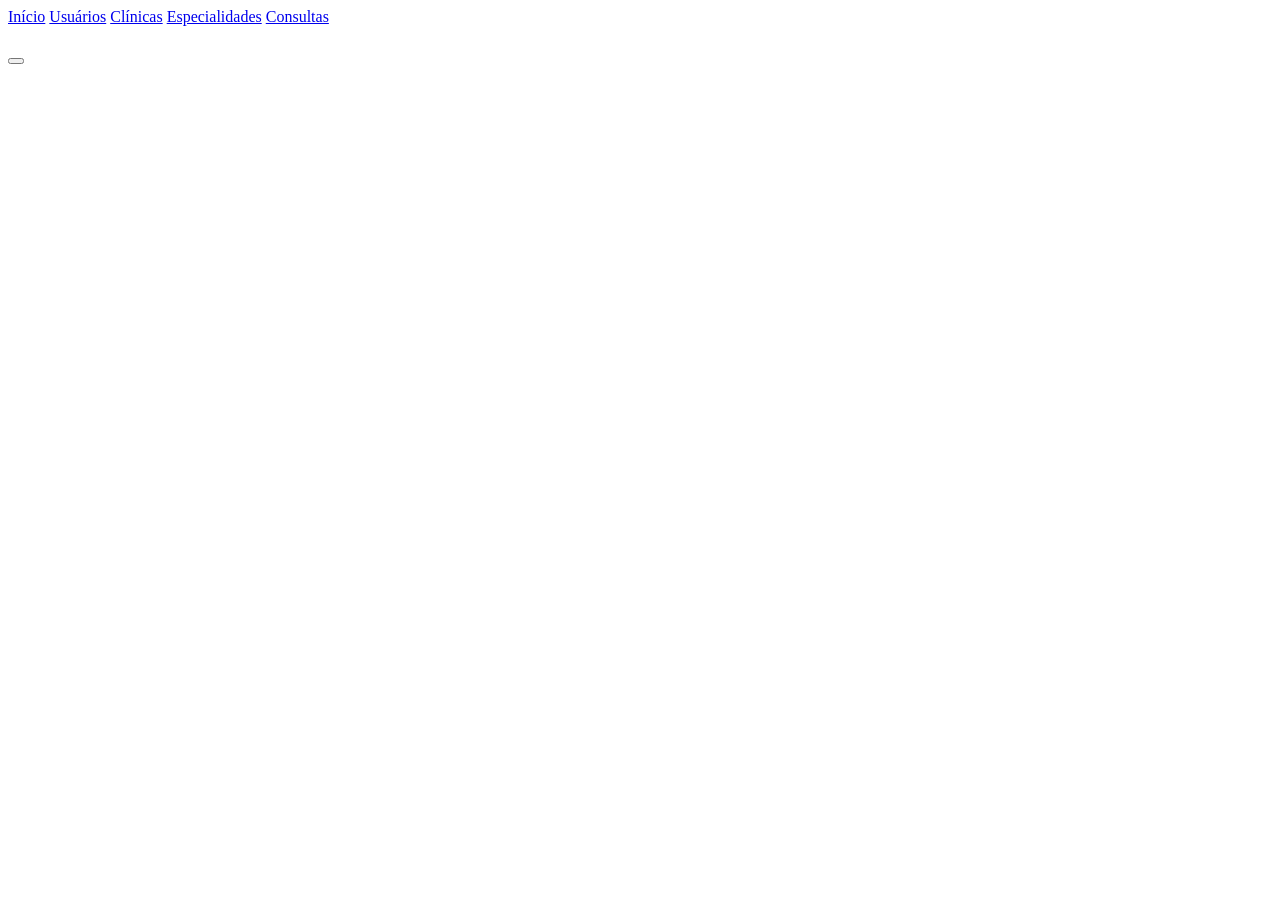
==== html/admin.html @ 021180e5 "Adição da pagina HTML de Administrador" ====
<!DOCTYPE html>
<html lang="pt-BR" data-tema="laranja">
<head>
<meta charset="UTF-8">
<meta name="viewport" content="width=device-width, initial-scale=1">
<link rel="manifest" href="../manifest.json">
<link rel="icon" href="../icons/icon-192.png">
<link rel="apple-touch-icon" href="../icons/apple-touch-icon.png">
<link rel="stylesheet" href="../style.css">
<meta name="theme-color" content="#2b3153">
<title>Recordar</title>
</head>
<body class="app">
  <aside class="lateral">
    <div class="logo-espaco"></div>
    <nav>
      <a href="#inicio" data-nav="inicio"><i data-icone="home"></i> Início</a>
      <a href="#usuarios" data-nav="usuarios"><i data-icone="users"></i> Usuários</a>
      <a href="#clinicas" data-nav="clinicas"><i data-icone="clinica"></i> Clínicas</a>
      <a href="#especialidades" data-nav="especialidades"><i data-icone="especialidade"></i> Especialidades</a>
      <a href="#consultas" data-nav="consultas"><i data-icone="calendario"></i> Consultas</a>
    </nav>
    <div class="quem"><span id="quem-nome"></span><small id="quem-tipo"></small></div>
  </aside>

  <main>
    <header class="topo">
      <a class="voltar" id="voltar" aria-label="Voltar" hidden><i data-icone="voltar"></i></a>
      <h1 id="titulo"></h1>
    </header>
    <div class="conteudo">
      <section class="view" id="view-inicio" hidden>
        <div class="painel">
          <a class="cartao" href="#usuarios"><i data-icone="users"></i><strong id="total-usuarios">—</strong><span>USUÁRIOS</span></a>
          <a class="cartao" href="#clinicas"><i data-icone="clinica"></i><strong id="total-clinicas">—</strong><span>CLÍNICAS</span></a>
          <a class="cartao" href="#especialidades"><i data-icone="especialidade"></i><strong id="total-especialidades">—</strong><span>ESPECIALIDADES</span></a>
          <a class="cartao" href="#consultas"><i data-icone="calendario"></i><strong id="total-consultas">—</strong><span>CONSULTAS</span></a>
        </div>
        <button class="btn perigo" id="sair"><i data-icone="sair"></i> Sair da área administrativa</button>
      </section>

      <section class="view" id="view-usuarios" hidden>
        <div class="barra">
          <label class="campo"><span>Buscar usuário</span>
            <input id="busca-usuario" type="search">
          </label>
        </div>
        <div class="barra abas">
          <button data-aba="paciente" class="ativa">Pacientes</button>
          <button data-aba="medico">Médicos</button>
        </div>
        <div class="lista" id="lista-usuarios"></div>
      </section>

      <section class="view" id="view-clinicas" hidden>
        <form class="cartao" id="form-clinica" style="margin-bottom:1.5rem">
          <h2 id="titulo-clinica">Cadastrar clínica</h2>
          <div class="grade-2">
            <label class="campo"><span>Nome da clínica</span>
              <input name="nome_clinica" type="text" required>
            </label>
            <label class="campo"><span>Telefone</span>
              <input name="telefone_clinica" type="tel">
            </label>
          </div>
          <label class="campo"><span>Endereço</span>
            <input name="endereco_clinica" type="text">
          </label>
          <p class="erro-form" hidden></p>
          <div class="item"><div class="acoes">
            <button type="submit" class="btn" id="botao-clinica">Cadastrar</button>
            <button type="button" class="btn suave" id="cancelar-clinica" hidden>Cancelar</button>
          </div></div>
        </form>
        <div class="barra">
          <label class="campo"><span>Pesquisar clínica (nome ou endereço)</span>
            <input id="busca-clinica" type="search">
          </label>
        </div>
        <div class="lista" id="lista-clinicas"></div>
      </section>

      <section class="view" id="view-especialidades" hidden>
        <form class="cartao" id="form-especialidade" style="margin-bottom:1.5rem">
          <h2 id="titulo-especialidade">Cadastrar especialidade</h2>
          <label class="campo"><span>Nome da especialidade</span>
            <input name="nome_especialidade" type="text" placeholder="Ex.: Cardiologia" required>
          </label>
          <p class="erro-form" hidden></p>
          <div class="item"><div class="acoes">
            <button type="submit" class="btn" id="botao-especialidade">Cadastrar</button>
            <button type="button" class="btn suave" id="cancelar-especialidade" hidden>Cancelar</button>
          </div></div>
        </form>
        <div class="lista" id="lista-especialidades"></div>
      </section>

      <section class="view" id="view-consultas" hidden>
        <div class="lista" id="lista-consultas"></div>
      </section>
    </div>
  </main>
  <button class="ouvir" id="ouvir" aria-label="Ouvir instruções"><i data-icone="som"></i></button>
  <script src="../app.js"></script>
  <script src="../js/admin.js"></script>
</body>
</html>
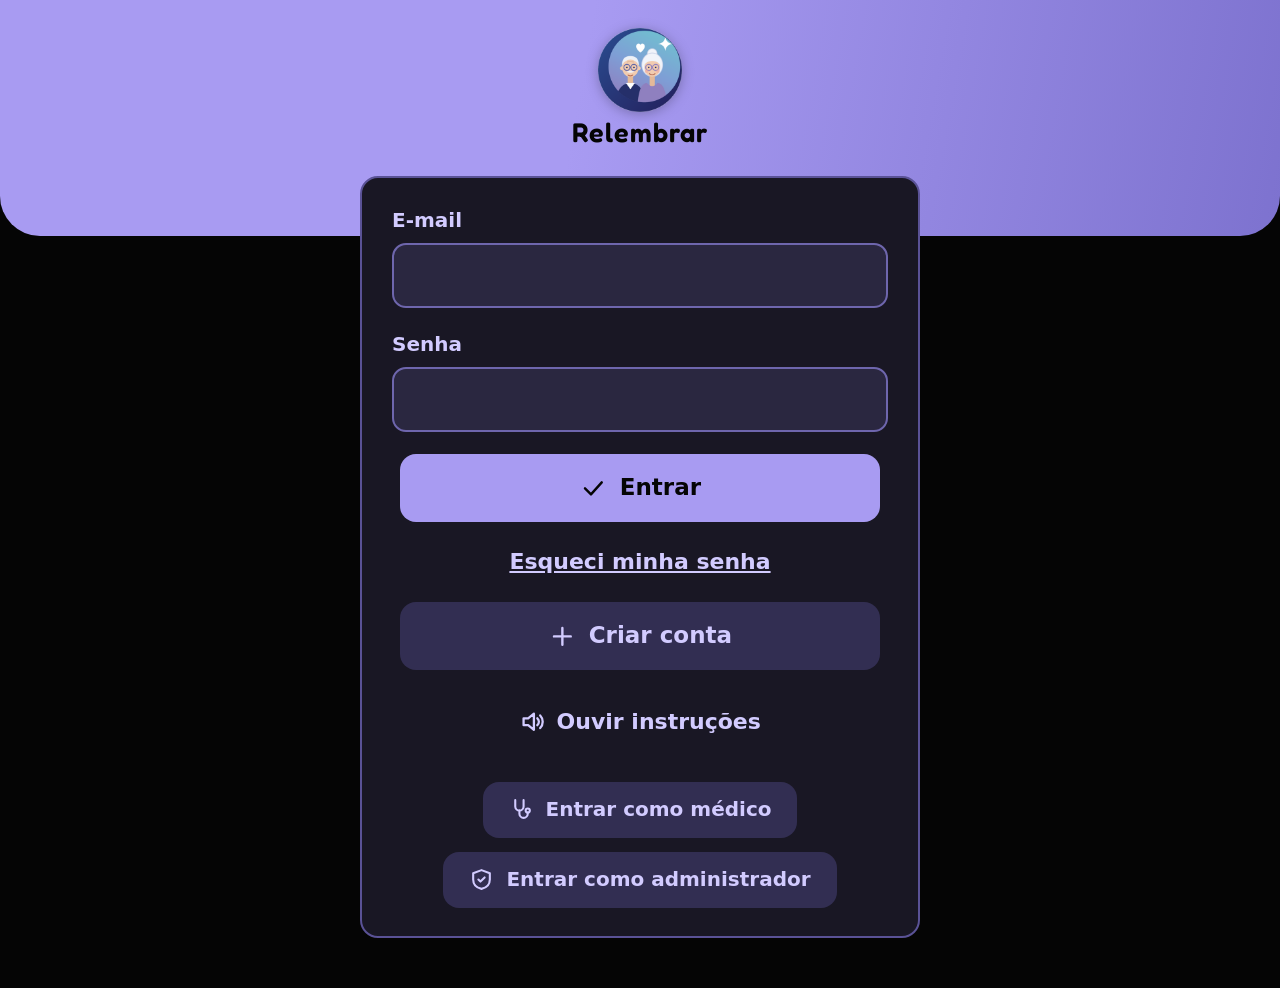
==== commit 6d901588: "Recordar: agenda por data, modo claro, logo Relembrar e remédios do paciente" ====
--- a/html/admin.html
+++ b/html/admin.html
@@ -4,8 +4,8 @@
 <meta charset="UTF-8">
 <meta name="viewport" content="width=device-width, initial-scale=1">
 <link rel="manifest" href="../manifest.json">
-<link rel="icon" href="../icons/icon-192.png">
-<link rel="apple-touch-icon" href="../icons/apple-touch-icon.png">
+<link rel="icon" type="image/png" href="../icons/icon-192.png?v=2">
+<link rel="apple-touch-icon" href="../icons/apple-touch-icon.png?v=2">
 <link rel="stylesheet" href="../style.css">
 <meta name="theme-color" content="#2b3153">
 <title>Recordar</title>
@@ -36,7 +36,7 @@
           <a class="cartao" href="#especialidades"><i data-icone="especialidade"></i><strong id="total-especialidades">—</strong><span>ESPECIALIDADES</span></a>
           <a class="cartao" href="#consultas"><i data-icone="calendario"></i><strong id="total-consultas">—</strong><span>CONSULTAS</span></a>
         </div>
-        <button class="btn perigo" id="sair"><i data-icone="sair"></i> Sair da área administrativa</button>
+        <button class="btn perigo" id="sair"><i data-icone="sair"></i> Sair</button>
       </section>
 
       <section class="view" id="view-usuarios" hidden>
@@ -48,6 +48,13 @@
         <div class="barra abas">
           <button data-aba="paciente" class="ativa">Pacientes</button>
           <button data-aba="medico">Médicos</button>
+          <button data-aba="administrador">Administradores</button>
+        </div>
+        <div class="barra" id="area-cadastrar-medico" hidden>
+          <button class="btn" id="cadastrar-medico"><i data-icone="mais"></i> Cadastrar médico</button>
+        </div>
+        <div class="barra" id="area-cadastrar-administrador" hidden>
+          <button class="btn" id="cadastrar-administrador"><i data-icone="mais"></i> Cadastrar administrador</button>
         </div>
         <div class="lista" id="lista-usuarios"></div>
       </section>
@@ -60,7 +67,7 @@
               <input name="nome_clinica" type="text" required>
             </label>
             <label class="campo"><span>Telefone</span>
-              <input name="telefone_clinica" type="tel">
+              <input name="telefone_clinica" type="tel" placeholder="(81) 3333-4444">
             </label>
           </div>
           <label class="campo"><span>Endereço</span>
--- a/style.css
+++ b/style.css
@@ -0,0 +1,384 @@
+:root {
+  --perigo: #cf3f5c;
+  --aviso: #b9651c;
+  --ok: #2d7a45;
+  --raio: 18px;
+  font-size: 20px;
+}
+
+[data-tema="roxo"] {
+  --fundo: #050505;
+  --cartao: #191724;
+  --borda: #5a5296;
+  --lateral: #100f18;
+  --texto: #ffffff;
+  --texto-suave: #dcd7fa;
+  --campo: #2a2740;
+  --campo-borda: #6e66ad;
+  --rotulo: #d2cbff;
+  --botao: #a89bf2;
+  --botao-texto: #050505;
+  --suave: #322e52;
+  --forte: #d2cbff;
+  --topo: linear-gradient(100deg, #a89bf2 0%, #a89bf2 45%, #7d72cf 100%);
+  --topo-texto: #050505;
+  --destaque: #a89bf2;
+  --destaque-texto: #050505;
+}
+
+[data-tema="azul"] {
+  --fundo: #090909;
+  --cartao: #131c22;
+  --borda: #3f6f8a;
+  --lateral: #0d1418;
+  --texto: #ffffff;
+  --texto-suave: #d3e9f5;
+  --campo: #1b2a34;
+  --campo-borda: #4f89a8;
+  --rotulo: #bfe3f7;
+  --botao: #7bc3e9;
+  --botao-texto: #090909;
+  --suave: #1d3442;
+  --forte: #bfe3f7;
+  --topo: linear-gradient(100deg, #7bc3e9 0%, #7bc3e9 45%, #4f97c0 100%);
+  --topo-texto: #090909;
+  --destaque: #7bc3e9;
+  --destaque-texto: #090909;
+}
+
+[data-tema="laranja"],
+.modo-claro[data-tema="laranja"] {
+  --fundo: #efefef;
+  --cartao: #ffffff;
+  --borda: #86939b;
+  --lateral: #2b3153;
+  --texto: #2b3153;
+  --texto-suave: #505870;
+  --campo: #ffffff;
+  --campo-borda: #505870;
+  --rotulo: #2b3153;
+  --botao: #2b3153;
+  --botao-texto: #efefef;
+  --suave: #d3d8de;
+  --forte: #2b3153;
+  --topo: linear-gradient(100deg, #2b3153 0%, #2b3153 40%, #505870 100%);
+  --topo-texto: #efefef;
+  --destaque: #2b3153;
+  --destaque-texto: #efefef;
+}
+[data-tema="laranja"] .campo input, [data-tema="laranja"] .campo select { color-scheme: light; }
+[data-tema="laranja"] .voltar { background: rgba(255, 255, 255, 0.18); }
+[data-tema="laranja"] .lateral nav a.ativa { background: #efefef; color: #2b3153; }
+
+.texto-maior { font-size: 23px; }
+
+/* MODO CLARO: só vale quando a pessoa liga "Modo claro" no Perfil */
+.modo-claro[data-tema="roxo"] {
+  --fundo: #f5f3fc;
+  --cartao: #ffffff;
+  --borda: #cbc3ef;
+  --lateral: #ffffff;
+  --texto: #1c1730;
+  --texto-suave: #4b4466;
+  --campo: #ffffff;
+  --campo-borda: #8b80cf;
+  --rotulo: #3d3391;
+  --botao: #4f3fb8;
+  --botao-texto: #ffffff;
+  --suave: #ebe7fb;
+  --forte: #3d3391;
+  --topo: linear-gradient(100deg, #e4defc 0%, #d6cdfa 55%, #c2b6f4 100%);
+  --topo-texto: #1c1730;
+  --destaque: #ece8fd;
+  --destaque-texto: #1c1730;
+}
+.modo-claro[data-tema="azul"] {
+  --fundo: #f1f7fb;
+  --cartao: #ffffff;
+  --borda: #b9d9ea;
+  --lateral: #ffffff;
+  --texto: #0e2230;
+  --texto-suave: #3a5365;
+  --campo: #ffffff;
+  --campo-borda: #5e9bbd;
+  --rotulo: #14506e;
+  --botao: #17668f;
+  --botao-texto: #ffffff;
+  --suave: #e2f1f9;
+  --forte: #14506e;
+  --topo: linear-gradient(100deg, #dceffa 0%, #c8e6f6 55%, #a9d6ef 100%);
+  --topo-texto: #0e2230;
+  --destaque: #e2f1f9;
+  --destaque-texto: #0e2230;
+}
+.modo-claro:not([data-tema="laranja"]) .lateral { color: var(--texto); }
+.modo-claro:not([data-tema="laranja"]) .lateral nav a { color: var(--texto); }
+.modo-claro:not([data-tema="laranja"]) .lateral nav a:hover { background: var(--suave); }
+.modo-claro:not([data-tema="laranja"]) .lateral nav a.ativa { background: var(--botao); color: var(--botao-texto); }
+.modo-claro:not([data-tema="laranja"]) .quem { background: var(--suave); color: var(--forte); }
+.modo-claro:not([data-tema="laranja"]) .voltar { background: rgba(0, 0, 0, 0.08); }
+.modo-claro:not([data-tema="laranja"]) .selo.livre { background: #d6f1de; color: #14532d; }
+.modo-claro:not([data-tema="laranja"]) .selo.encerrado { background: #e7e7ea; color: #3b3b45; }
+.modo-claro:not([data-tema="laranja"]) .agenda { border: 2px solid var(--borda); }
+.modo-claro:not([data-tema="laranja"]) .agenda-item { background: #ffffff; border: 2px solid var(--borda); }
+.modo-claro:not([data-tema="laranja"]) .agenda-item.tomado { background: var(--suave); }
+.modo-claro:not([data-tema="laranja"]) .ouvir { border-color: var(--cartao); box-shadow: 0 2px 10px rgba(0, 0, 0, 0.25); }
+.modo-claro:not([data-tema="laranja"]) #toast { border-color: transparent; box-shadow: 0 2px 12px rgba(0, 0, 0, 0.25); }
+.modo-claro:not([data-tema="laranja"]) dialog::backdrop { background: rgba(20, 18, 40, 0.55); }
+
+* { box-sizing: border-box; }
+html, body { margin: 0; }
+body {
+  font-family: "Inter", "Segoe UI", system-ui, -apple-system, Roboto, Arial, sans-serif;
+  background: var(--fundo);
+  color: var(--texto);
+  line-height: 1.45;
+  min-height: 100vh;
+}
+h1, h2, h3, p { margin: 0; }
+[hidden] { display: none !important; }
+svg.icone { width: 1.25em; height: 1.25em; flex: none; stroke: currentColor; fill: none; stroke-width: 2; stroke-linecap: round; stroke-linejoin: round; }
+
+.btn {
+  display: inline-flex; align-items: center; justify-content: center; gap: 0.6rem;
+  min-height: 68px; padding: 0.5rem 2rem;
+  border: 0; border-radius: 16px;
+  font: inherit; font-size: 1.15rem; font-weight: 800; text-decoration: none; text-align: center;
+  background: var(--botao); color: var(--botao-texto);
+  cursor: pointer; transition: filter 0.15s, transform 0.05s;
+}
+.btn:hover { filter: brightness(1.1); }
+.btn:active { transform: translateY(1px); }
+.btn:focus-visible, a:focus-visible, input:focus-visible, textarea:focus-visible, select:focus-visible, button:focus-visible {
+  outline: 4px solid var(--texto); outline-offset: 3px;
+}
+.btn[disabled] { opacity: 0.6; cursor: wait; }
+.btn.suave { background: var(--suave); color: var(--forte); }
+.btn.perigo { background: var(--perigo); color: #fff; }
+.btn.verde { background: var(--ok); color: #fff; }
+.btn.aviso { background: var(--aviso); color: #fff; }
+.btn.largo { width: 100%; max-width: 24rem; }
+.btn.pequeno { min-height: 56px; padding: 0.4rem 1.3rem; font-size: 1rem; }
+.link { color: var(--forte); font-weight: 700; font-size: 1.1rem; }
+
+.campo { display: block; margin-bottom: 1.1rem; }
+.campo > span { display: block; font-weight: 700; color: var(--rotulo); margin-bottom: 0.4rem; }
+.campo input, .campo textarea, .campo select {
+  width: 100%; min-height: 62px; padding: 0.8rem 1rem;
+  border: 2px solid var(--campo-borda); border-radius: 14px;
+  background: var(--campo); color: var(--texto); font: inherit;
+}
+.campo textarea { min-height: 110px; resize: vertical; }
+.campo input:focus, .campo textarea:focus, .campo select:focus { border-color: var(--texto); outline: none; }
+.campo select {
+  cursor: pointer; appearance: none; -webkit-appearance: none; padding-right: 3.2rem;
+  background-image: url("data:image/svg+xml,%3Csvg xmlns='http://www.w3.org/2000/svg' viewBox='0 0 24 24' fill='none' stroke='%23ffffff' stroke-width='2.5' stroke-linecap='round' stroke-linejoin='round'%3E%3Cpath d='M6 9l6 6 6-6'/%3E%3C/svg%3E");
+  background-repeat: no-repeat; background-position: right 1rem center; background-size: 1.4rem;
+}
+[data-tema="laranja"] .campo select, .modo-claro .campo select {
+  background-image: url("data:image/svg+xml,%3Csvg xmlns='http://www.w3.org/2000/svg' viewBox='0 0 24 24' fill='none' stroke='%232b3153' stroke-width='2.5' stroke-linecap='round' stroke-linejoin='round'%3E%3Cpath d='M6 9l6 6 6-6'/%3E%3C/svg%3E");
+}
+.campo ::placeholder { color: var(--texto-suave); opacity: 0.8; }
+.modo-claro .campo input, .modo-claro .campo select { color-scheme: light; }
+.campo input, .campo select { color-scheme: dark; }
+.grade-2 { display: grid; grid-template-columns: 1fr 1fr; gap: 0 1.2rem; }
+.erro-form { color: #fff; background: var(--perigo); font-weight: 700; margin-bottom: 1rem; padding: 0.8rem 1rem; border-radius: 12px; }
+.dica { color: var(--texto-suave); margin-bottom: 1rem; }
+
+.opcoes { border: 0; padding: 0; margin: 0 0 1.1rem; min-width: 0; }
+.opcoes legend { font-weight: 700; color: var(--rotulo); margin-bottom: 0.4rem; padding: 0; }
+.opcoes .caixas { display: grid; grid-template-columns: repeat(auto-fill, minmax(230px, 1fr)); gap: 0.6rem; }
+.opcoes label { display: flex; align-items: center; gap: 0.7rem; min-height: 62px; padding: 0.5rem 1rem; border-radius: 14px; border: 2px solid var(--campo-borda); background: var(--campo); cursor: pointer; overflow-wrap: anywhere; }
+.opcoes input { width: 28px; height: 28px; flex: none; accent-color: var(--botao); }
+.opcoes .caixas.horas { grid-template-columns: repeat(auto-fill, minmax(150px, 1fr)); }
+.opcoes .caixas.horas label { white-space: nowrap; overflow-wrap: normal; font-variant-numeric: tabular-nums; }
+.etiquetas { display: flex; flex-wrap: wrap; gap: 0.4rem; }
+.seletor .escolhidas { gap: 0.6rem; margin-bottom: 0.8rem; }
+.seletor .escolhida {
+  display: inline-flex; align-items: center; gap: 0.5rem; min-height: 52px; padding: 0.3rem 0.4rem 0.3rem 1rem;
+  border-radius: 14px; border: 2px solid var(--campo-borda); background: var(--suave); color: var(--forte); font-weight: 700;
+}
+.seletor .escolhida button {
+  width: 40px; height: 40px; flex: none; display: grid; place-items: center; border: 0; border-radius: 10px;
+  background: rgba(0, 0, 0, 0.18); color: inherit; cursor: pointer;
+}
+.seletor .escolhida button:hover { background: var(--perigo); color: #fff; }
+.seletor .campo { margin-bottom: 0; }
+
+.cartao { background: var(--cartao); border: 2px solid var(--borda); border-radius: var(--raio); padding: 1.4rem 1.5rem; }
+.cartao h2 { font-size: 1.35rem; margin-bottom: 1rem; }
+.cartao h3 { font-size: 1.25rem; }
+.lista { display: grid; grid-template-columns: repeat(auto-fill, minmax(340px, 1fr)); gap: 1.2rem; }
+.item { display: flex; flex-direction: column; gap: 0.45rem; }
+.item .acoes { display: flex; flex-wrap: wrap; gap: 0.7rem; margin-top: 0.9rem; }
+.item p { color: var(--texto-suave); display: flex; flex-wrap: wrap; align-items: center; gap: 0.15rem 0.5rem; }
+.item p b { color: var(--texto); font-weight: 700; overflow-wrap: anywhere; }
+.vazio { color: var(--texto); font-size: 1.15rem; font-weight: 700; padding: 1rem 0; grid-column: 1 / -1; }
+.selo { align-self: flex-start; padding: 0.2rem 0.8rem; border-radius: 10px; font-size: 0.95rem; font-weight: 700; background: var(--suave); color: var(--forte); }
+.selo.livre { background: #1f5230; color: #d5f5dc; }
+.selo.encerrado { background: #3a3a40; color: #e6e6ea; }
+.colunas { display: grid; grid-template-columns: 1fr 1fr; gap: 1.5rem; align-items: start; }
+.pilha { display: flex; flex-direction: column; gap: 1rem; }
+.barra { display: flex; flex-wrap: wrap; gap: 0.8rem; align-items: center; margin-bottom: 1.3rem; }
+.barra .campo { margin: 0; flex: 1; min-width: 240px; }
+.abas { display: flex; gap: 0.6rem; }
+.abas button { min-height: 62px; padding: 0 1.6rem; border: 2px solid var(--borda); border-radius: 14px; background: var(--cartao); color: var(--texto); font: inherit; font-size: 1.1rem; font-weight: 800; cursor: pointer; }
+.abas button.ativa { background: var(--botao); color: var(--botao-texto); border-color: var(--botao); }
+
+.tabela { width: 100%; border-collapse: collapse; }
+.tabela th, .tabela td { text-align: left; padding: 0.75rem 0.4rem; border-bottom: 1px solid var(--borda); vertical-align: top; }
+.tabela th { color: var(--rotulo); font-weight: 700; width: 40%; }
+.tabela tr:last-child td, .tabela tr:last-child th { border-bottom: 0; }
+.dados { display: grid; gap: 0.9rem; margin: 0 0 1.3rem; }
+.dados div { display: grid; gap: 0.1rem; }
+.dados dt { color: var(--rotulo); font-weight: 700; }
+.dados dd { margin: 0; font-weight: 600; overflow-wrap: anywhere; }
+
+.agenda { background: var(--destaque); color: var(--destaque-texto); border: 0; }
+.agenda h2 { font-size: 1.6rem; }
+.agenda-lista { display: flex; flex-direction: column; gap: 0.7rem; }
+.agenda-item { display: flex; align-items: center; gap: 1rem; padding: 0.8rem 1rem; border-radius: 16px; background: rgba(255, 255, 255, 0.6); }
+.agenda-item .hora { font-size: 1.6rem; font-weight: 800; font-variant-numeric: tabular-nums; min-width: 4.4rem; }
+.agenda-item .oque { flex: 1; min-width: 0; overflow-wrap: anywhere; }
+.agenda-item .nome { display: block; font-size: 1.2rem; font-weight: 800; }
+.agenda-item .qtd { display: block; font-weight: 600; }
+.marcar {
+  width: 60px; height: 60px; flex: none; border-radius: 14px; cursor: pointer;
+  border: 4px solid var(--destaque-texto); background: #fff; color: transparent;
+  display: grid; place-items: center;
+}
+.marcar .icone { width: 2.2rem; height: 2.2rem; stroke-width: 3.5; }
+.marcar:focus-visible { outline-color: var(--destaque-texto); }
+.agenda-item.tomado { background: rgba(255, 255, 255, 0.3); }
+.agenda-item.tomado .marcar { background: var(--destaque-texto); color: #fff; }
+.agenda-item.tomado .nome { text-decoration: line-through; }
+.agenda-dia { display: flex; align-items: center; gap: 0.5rem; font-weight: 600; margin: -0.4rem 0 1rem; }
+.agenda-dia.teste { background: var(--destaque-texto); color: var(--destaque); padding: 0.6rem 0.9rem; border-radius: 12px; }
+.agenda-vazia { font-weight: 700; font-size: 1.1rem; padding: 0.6rem 0; }
+.agenda-teste { margin-top: 1.2rem; }
+.agenda-link { display: inline-flex; align-items: center; gap: 0.5rem; min-height: 48px; padding: 0; background: none; border: 0; font: inherit; font-weight: 700; color: inherit; text-decoration: underline; cursor: pointer; }
+.agenda-escolha { display: flex; flex-wrap: wrap; gap: 0.8rem; align-items: flex-end; }
+.agenda-escolha .campo { margin: 0; flex: 1; min-width: 200px; }
+.agenda .campo > span { color: var(--destaque-texto); }
+.agenda .btn { background: var(--destaque-texto); color: var(--destaque); }
+.agenda-link:focus-visible, .agenda .btn:focus-visible { outline-color: var(--destaque-texto); }
+
+.chave { display: flex; align-items: center; justify-content: space-between; gap: 1rem; padding: 0.7rem 0; cursor: pointer; font-weight: 700; font-size: 1.1rem; }
+.chave input { appearance: none; flex: none; width: 76px; height: 42px; border-radius: 999px; background: #7d7a8c; position: relative; cursor: pointer; transition: background 0.15s; }
+.chave input::after { content: ""; position: absolute; top: 4px; left: 4px; width: 34px; height: 34px; border-radius: 50%; background: #fff; transition: left 0.15s; }
+.chave input:checked { background: var(--botao); }
+.chave input:checked::after { left: 38px; }
+
+.entrada { display: flex; flex-direction: column; align-items: center; }
+.entrada .faixa {
+  width: 100%; min-height: 190px; padding: 2.2rem 5rem 4.5rem; text-align: center;
+  background: var(--topo); color: var(--topo-texto);
+  border-radius: 0 0 40px 40px; position: relative;
+}
+.faixa h1 { font-size: 2.2rem; }
+.entrada .faixa.com-marca { padding-top: 1.4rem; min-height: 210px; }
+.marca { display: flex; flex-direction: column; align-items: center; gap: 0.35rem; }
+.marca img { width: 84px; height: 84px; filter: drop-shadow(0 2px 6px rgba(0, 0, 0, 0.25)); }
+.marca-nome { font-family: "Fredoka", "Trebuchet MS", "Segoe UI", sans-serif; font-weight: 600; font-size: 1.35rem; letter-spacing: 0.04em; line-height: 1; }
+.faixa .voltar { position: absolute; left: 1.5rem; top: 1.5rem; }
+.voltar { display: inline-flex; align-items: center; justify-content: center; width: 60px; height: 60px; flex: none; border-radius: 14px; background: rgba(0, 0, 0, 0.2); color: var(--topo-texto); text-decoration: none; }
+.voltar .icone { width: 1.8rem; height: 1.8rem; stroke-width: 3; }
+.entrada .caixa { width: min(92vw, 560px); margin: -3rem 0 2.5rem; position: relative; }
+.entrada .caixa.larga { width: min(92vw, 780px); }
+.entrada .caixa:not(.cartao) { margin-top: 2.5rem; }
+.entrada .caixa h2 { text-align: center; font-size: 1.7rem; letter-spacing: 0.04em; margin-bottom: 1.5rem; }
+.entrada .rodape { text-align: center; margin-top: 1.2rem; color: var(--texto-suave); display: flex; justify-content: center; }
+.entrada form .btn.largo { display: flex; margin-inline: auto; }
+.abas.centro { justify-content: center; margin-bottom: 1.3rem; }
+.entrada .rodape.outros-acessos { flex-wrap: wrap; gap: 0.7rem; margin-top: 1.6rem; }
+
+.escolhas { display: flex; flex-direction: column; align-items: center; gap: 1.4rem; margin-bottom: 1.8rem; }
+.escolha {
+  display: flex; flex-direction: column; align-items: center; justify-content: center; gap: 0.8rem;
+  width: min(84vw, 300px); height: 220px; border-radius: 36px;
+  font-size: 1.8rem; font-weight: 800; letter-spacing: 0.06em; text-decoration: none;
+}
+.escolha:hover { filter: brightness(1.08); }
+.escolha .icone { width: 5.2rem; height: 5.2rem; stroke-width: 1.8; }
+.escolha.paciente { background: linear-gradient(160deg, #a89bf2, #7468cc); color: #050505; }
+.escolha.medico { background: linear-gradient(160deg, #7bc3e9, #4f97c0); color: #090909; }
+.escolha:focus-visible { outline: 5px solid #fff; outline-offset: 4px; }
+
+.app { display: grid; grid-template-columns: 330px 1fr; }
+.lateral {
+  position: sticky; top: 0; height: 100vh; padding: 1.2rem 1rem; color: #fff;
+  background: var(--lateral); border-right: 2px solid var(--borda);
+  display: flex; flex-direction: column; gap: 1.2rem;
+}
+.logo-espaco { height: 110px; display: grid; place-items: center; }
+.logo-espaco img { max-width: 100%; max-height: 100%; }
+.lateral nav { display: flex; flex-direction: column; gap: 0.5rem; }
+.lateral nav a { display: flex; align-items: center; gap: 0.9rem; min-height: 68px; padding: 0 1.1rem; border-radius: 16px; color: #fff; text-decoration: none; font-size: 1.25rem; font-weight: 800; }
+.lateral nav a .icone { width: 1.6rem; height: 1.6rem; }
+.lateral nav a:hover { background: rgba(255, 255, 255, 0.14); }
+.lateral nav a.ativa { background: var(--botao); color: var(--botao-texto); }
+.quem { margin-top: auto; padding: 1rem; border-radius: 16px; background: rgba(255, 255, 255, 0.14); overflow-wrap: anywhere; font-size: 1.1rem; font-weight: 700; }
+.quem small { display: block; font-size: 1rem; font-weight: 600; }
+main { min-width: 0; }
+.topo {
+  display: flex; align-items: center; gap: 1.2rem; min-height: 120px; padding: 1.4rem 2.2rem;
+  background: var(--topo); color: var(--topo-texto);
+  border-radius: 0 0 0 36px;
+}
+.topo h1 { font-size: 2.1rem; overflow-wrap: anywhere; }
+.conteudo { padding: 1.8rem 2.2rem 7rem; max-width: 1280px; }
+.ouvir { position: fixed; right: 1.6rem; bottom: 1.6rem; width: 72px; height: 72px; border-radius: 50%; border: 3px solid #fff; background: #4f3fd6; color: #fff; cursor: pointer; display: grid; place-items: center; z-index: 5; }
+.ouvir .icone { width: 2rem; height: 2rem; }
+.entrada .ouvir-texto { display: inline-flex; align-items: center; gap: 0.5rem; background: none; border: 0; font: inherit; font-size: 1.1rem; font-weight: 700; color: var(--forte); cursor: pointer; min-height: 56px; }
+.painel { display: grid; grid-template-columns: repeat(auto-fit, minmax(220px, 1fr)); gap: 1.4rem; margin-bottom: 1.6rem; }
+.painel a { text-decoration: none; color: var(--texto); text-align: center; display: flex; flex-direction: column; gap: 0.5rem; align-items: center; padding: 2rem 1rem; }
+.painel a:hover { border-color: var(--botao); }
+.painel .icone { width: 3rem; height: 3rem; color: var(--forte); }
+.painel strong { font-size: 2.4rem; }
+.painel span { letter-spacing: 0.05em; font-weight: 800; font-size: 1.05rem; }
+
+#toast { position: fixed; left: 50%; bottom: 2rem; transform: translateX(-50%); max-width: 90vw; padding: 1rem 1.6rem; border-radius: 14px; border: 2px solid #fff; background: var(--ok); color: #fff; font-size: 1.1rem; font-weight: 800; z-index: 20; }
+#toast.erro { background: var(--perigo); }
+dialog { border: 2px solid var(--borda); border-radius: var(--raio); padding: 1.8rem; width: min(92vw, 520px); max-height: 90vh; overflow-y: auto; background: var(--cartao); color: var(--texto); }
+dialog::backdrop { background: rgba(0, 0, 0, 0.75); }
+dialog h2 { margin-bottom: 0.6rem; }
+dialog.largo { width: min(92vw, 680px); }
+dialog form { margin-top: 1rem; }
+dialog .acoes { display: flex; gap: 0.8rem; justify-content: flex-end; margin-top: 1.5rem; flex-wrap: wrap; }
+
+@media (prefers-reduced-motion: reduce) { * { transition: none !important; } }
+
+@media (max-width: 900px) {
+  .app { display: block; }
+  .lateral { position: fixed; top: auto; bottom: 0; left: 0; right: 0; height: auto; padding: 0.4rem; flex-direction: row; z-index: 10; border-right: 0; border-top: 2px solid var(--borda); }
+  .lateral .logo-espaco, .lateral .quem { display: none; }
+  .lateral nav { flex-direction: row; flex: 1; justify-content: space-around; gap: 0.2rem; }
+  .lateral nav a { flex: 1; min-width: 0; flex-direction: column; justify-content: center; gap: 0.1rem; font-size: 0.85rem; padding: 0.4rem 0.2rem; text-align: center; }
+  .topo { border-radius: 0 0 28px 28px; padding: 1.2rem; min-height: 100px; }
+  .conteudo { padding: 1.2rem 1rem 10rem; }
+  .colunas, .grade-2 { grid-template-columns: 1fr; }
+  .painel { grid-template-columns: 1fr 1fr; gap: 0.9rem; }
+  .lista { grid-template-columns: repeat(auto-fill, minmax(290px, 1fr)); }
+  .entrada .faixa { padding-inline: 5rem; }
+  .ouvir { bottom: 6.4rem; }
+  #toast { bottom: 11.5rem; }
+}
+
+@media (max-width: 480px) {
+  :root { font-size: 17px; }
+  .texto-maior { font-size: 19px; }
+  .lateral nav { gap: 0; }
+  .lateral nav a { font-size: 0.56rem; padding: 0.3rem 0; letter-spacing: -0.02em; min-height: 60px; border-radius: 12px; }
+  .lista, .opcoes .caixas { grid-template-columns: 1fr; }
+  .barra .campo { min-width: 100%; }
+  .topo h1 { font-size: 1.6rem; }
+  .entrada .faixa { padding: 1.6rem 1rem 4.2rem 5.2rem; text-align: left; min-height: 160px; }
+  .entrada .faixa h1 { font-size: 1.7rem; }
+  .entrada .faixa.com-marca { padding: 1.1rem 1rem 4.2rem; text-align: center; min-height: 190px; }
+  .marca img { width: 72px; height: 72px; }
+  .faixa .voltar { left: 1rem; top: 1.2rem; }
+  .cartao { padding: 1.1rem; }
+  .btn { padding-inline: 1.2rem; }
+  .agenda-item { gap: 0.7rem; padding: 0.7rem; }
+  .agenda-item .hora { font-size: 1.35rem; min-width: 3.6rem; }
+}
